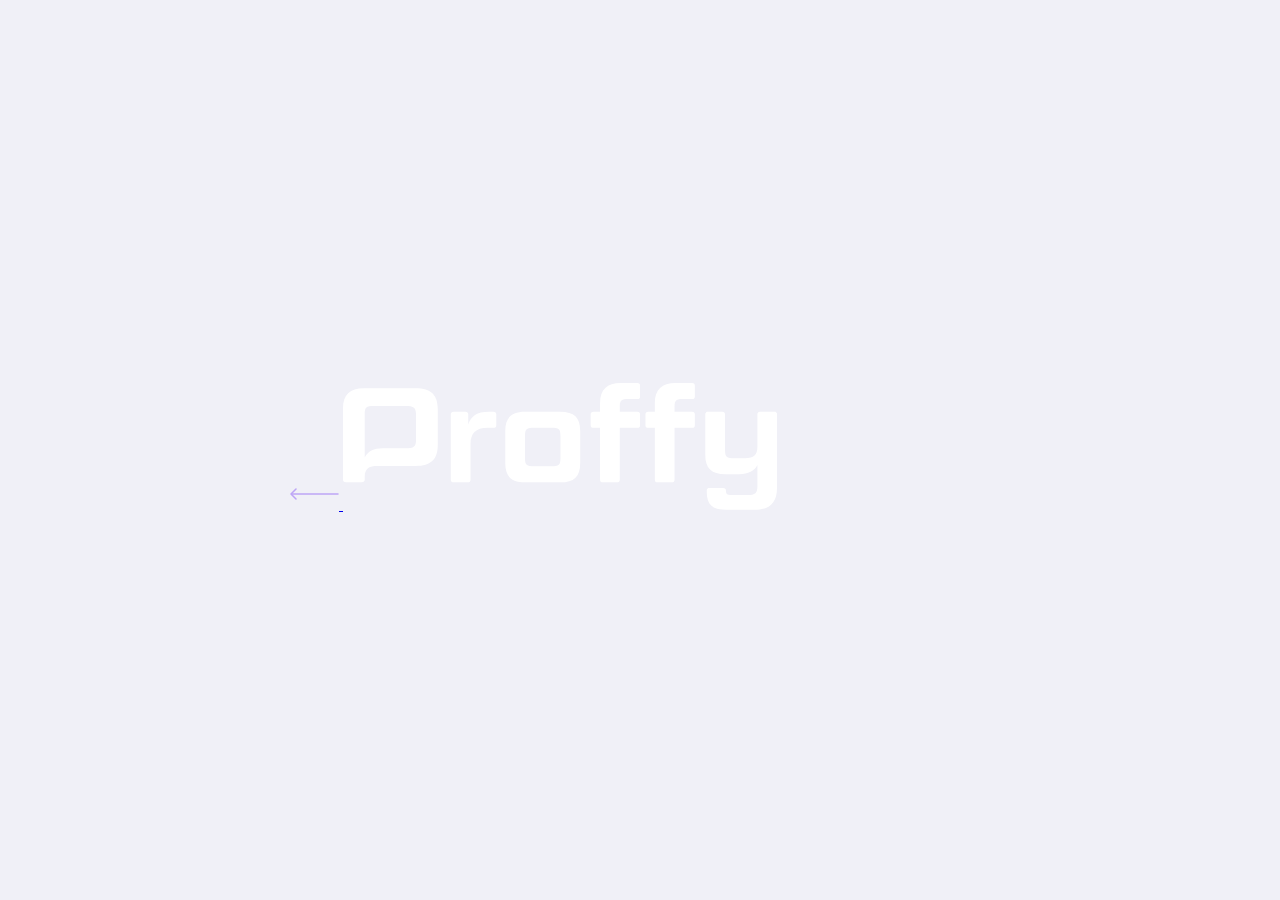
==== study.html @ f54b48c7 "vai" ====
<!DOCTYPE html>
<html lang="pt_br">
<head>
    <meta charset="UTF-8">
    <meta name="viewport" content="width=device-width, initial-scale=1.0">
    <meta http-equiv="X-UA-Compatible" content="ie=edge">
    <title>Proffy sua plataforma de estudos online</title>
    <link rel="stylesheet" href="/styles/main.css">
    <link rel="stylesheet" href="/styles/partials/page-study.css">
    <link href="https://fonts.googleapis.com/css2?family=Poppins&display=swap" rel="stylesheet">
    <link href="https://fonts.googleapis.com/css2?family=Archivo&display=swap" rel="stylesheet">
</head>
<body id=page-study>
    <div id=container>
        <header class="page-header">
            <div class="top-bar-container">
                <a href="/">
                    <img src="/images/icons/back.svg" alt="Voltar">
                </a>
                <img src="/images/logo.svg" alt="Proffy">
            </div>
        </header>
    </div>      
</body>
</html>
---- styles/main.css ----
:root {
    /*variaveis css*/ 
    --color-background: #f0f0f7;
    --color-primary-lighter: #9871f5;
    --color-primary-light: #916bea;
    --color-primary: #8257E5;
    --color-primary-dark: #774dd6;
    --color-primary-darker: #6842c2;
    --color-secondary: #04D361;
    --color-secondary-dark: #04bf58;
    --color-title-in-primary: #FFFFFF; 
    --color-text-in-primary: #d4c2ff; 
    --color-text-title: #32264d;
    --color-text-complement: #9c98a6; 
    --color-text-base: #646180;
    --color-line-in-white: #e6e6f0;
    --color-input-background: #f8f8fc;
    --color-button-text: #ffffff;
    --color-box-base: #FFFFFF;
    --color-box-footer: #FAFAFC;
    --color-small-info: #c1bccc;
 
}

* {
    margin: 0px;
    padding: 0px;
    box-sizing: border-box;
    font-family: 'Poppins', 'Archivo', sans-serif;

}

html,
body{
    height: 100vh;

}

body {
    background-color: var(--color-background);
    display: flex; 
    align-items: center;
    justify-content: center;
}

body, 
input, 
button,
textarea {
    font-weight: 500;
    font-family: Poppins;
    font-size:  1.6rem;
    color: var(--color-text-base);
}

#container{
    width: 90vw;
    max-width: 700px;

}

@media (min-width: 700px) {
    :root {
        font-size: 62.5%;
    }
}
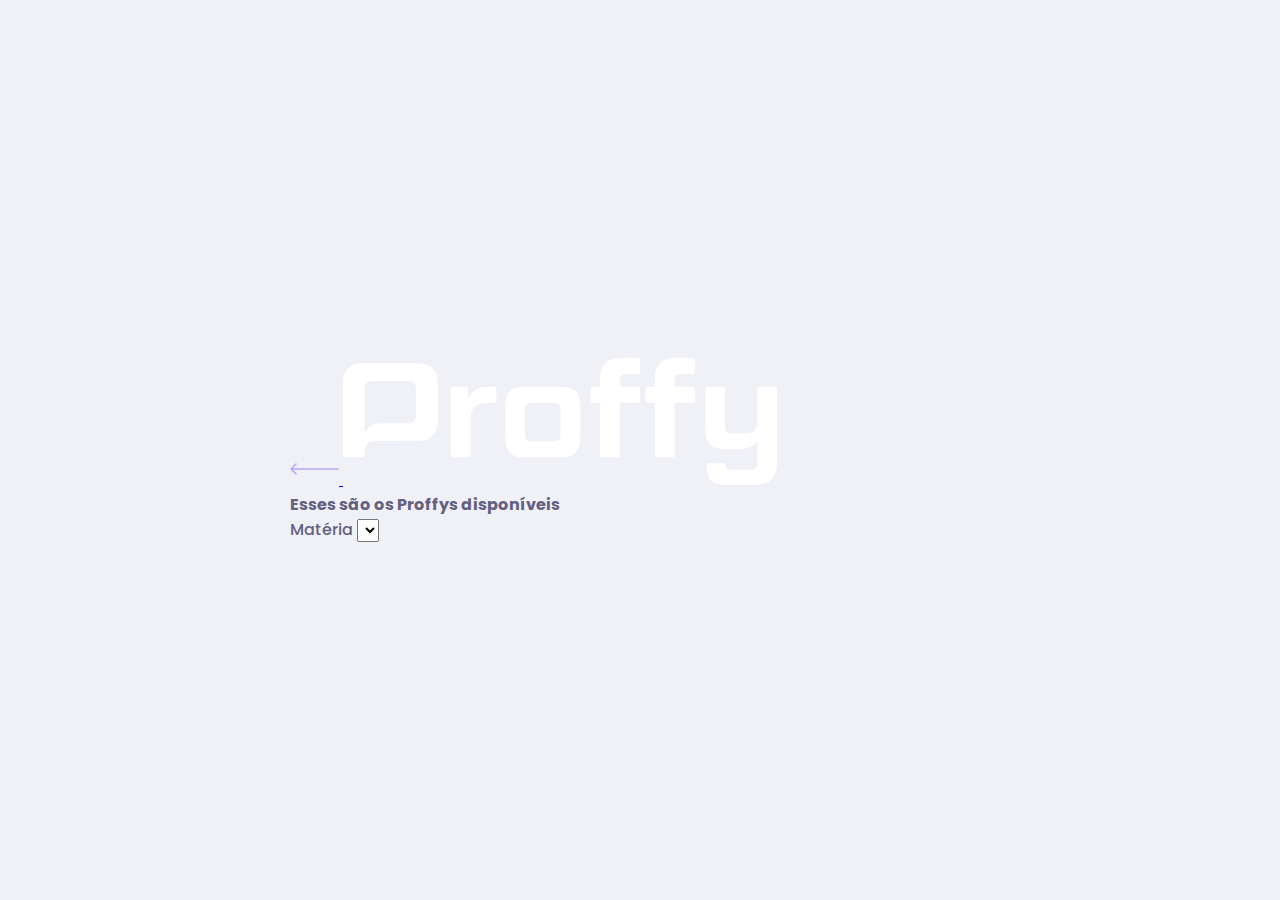
==== commit 2300bb2d: "pelo vsc "nlw"" ====
--- a/study.html
+++ b/study.html
@@ -18,6 +18,16 @@
                     <img src="/images/icons/back.svg" alt="Voltar">
                 </a>
                 <img src="/images/logo.svg" alt="Proffy">
+
+                <div class="header-content">
+                    <strong>Esses são os Proffys disponíveis</strong>
+                    <form id="search-teachers" action="">
+                        <label for="subject">Matéria</label>
+                        <select name="subject" id="subject">
+                            
+                        </select>
+                    </form>
+                </div>
             </div>
         </header>
     </div>      
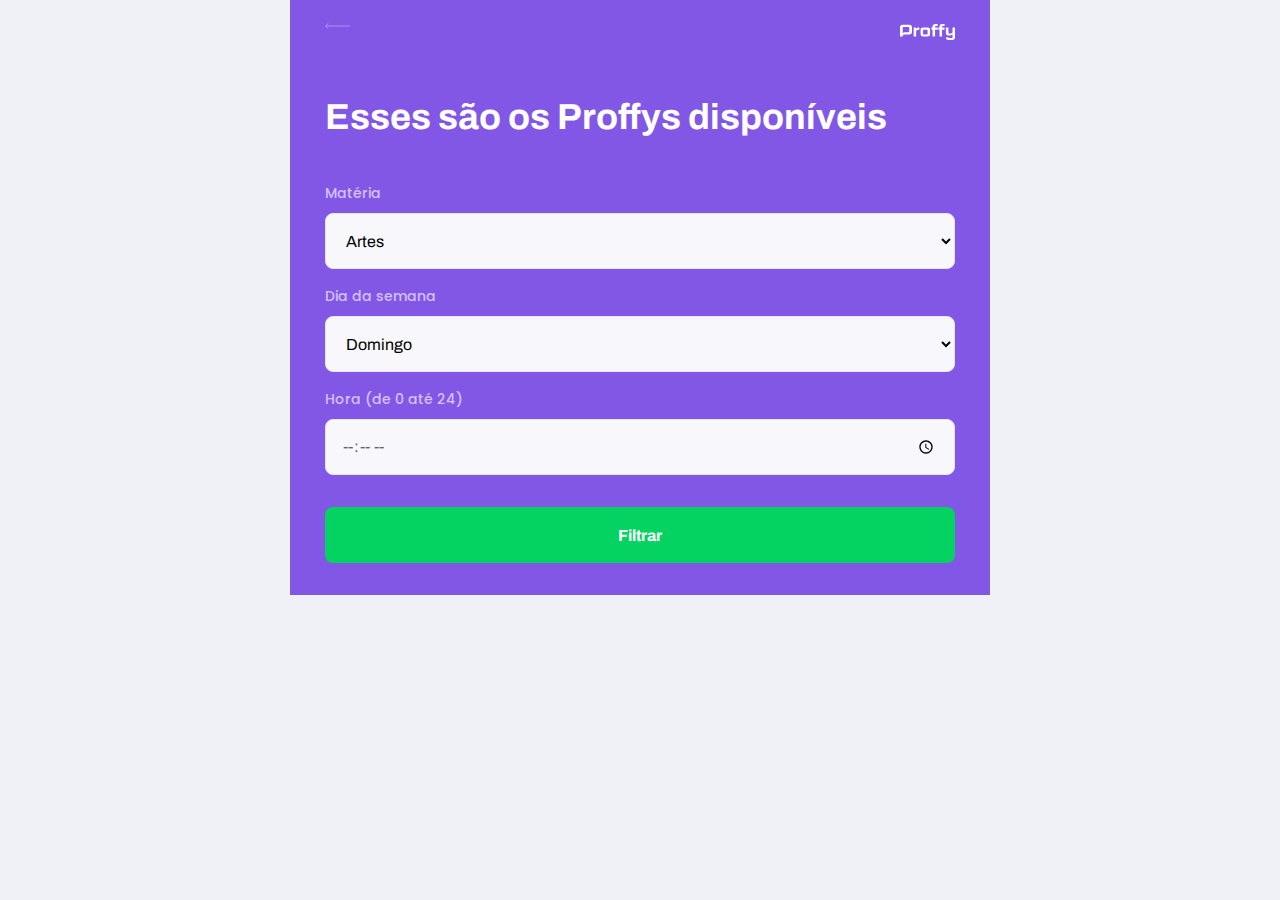
==== commit 15798ed6: "atualizando o pagestudy / pagina" ====
--- a/study.html
+++ b/study.html
@@ -18,17 +18,46 @@
                     <img src="/images/icons/back.svg" alt="Voltar">
                 </a>
                 <img src="/images/logo.svg" alt="Proffy">
-
+            </div>
                 <div class="header-content">
                     <strong>Esses são os Proffys disponíveis</strong>
                     <form id="search-teachers" action="">
-                        <label for="subject">Matéria</label>
-                        <select name="subject" id="subject">
-                            
-                        </select>
+                        <div class="select-block">
+                            <label for="subject">Matéria</label>
+                            <select name="subject" id="subject">
+                                <option value="" disabled="" hidden="">Selecione uma opção</option>
+                                <option value="1">Artes</option>
+                                <option value="2">Biologia</option>
+                                <option value="3">Ciências</option>
+                                <option value="4">Educação Física</option>
+                                <option value="5">Física</option>
+                                <option value="6">Geografia</option>
+                                <option value="7">História</option>
+                                <option value="8">Matemática</option>
+                                <option value="9">Português</option>
+                                <option value="10">Química</option>
+                            </select>
+                        </div>
+                        <div class="select-block">
+                            <label for="weekday">Dia da semana</label>
+                            <select name="weekday" id="weekday">
+                                <option value="" disabled="" hidden="">Selecione uma opção</option>
+                                <option value="0">Domingo</option>
+                                <option value="1">Segunda-feira</option>
+                                <option value="2">Terça-feira</option>
+                                <option value="3">Quarta-feira</option>
+                                <option value="4">Quinta-feira</option>
+                                <option value="5">Sexta-feira</option>
+                                <option value="6">Sábado</option>
+                            </select>
+                        </div>
+                        <div class="input-block">
+                            <label for="time">Hora (de 0 até 24)</label>
+                            <input name="time" id="time" type="time" min="0" max="24">
+                        </div>
+                        <button type="submit">Filtrar</button>
                     </form>
                 </div>
-            </div>
         </header>
     </div>      
 </body>
--- a/styles/partials/page-study.css
+++ b/styles/partials/page-study.css
@@ -0,0 +1,94 @@
+#page-study #container {
+    width: 100vh;
+    height: 100vh;
+}
+
+.page-header {
+    background-color: var(--color-primary);
+    display: flex;
+    flex-direction: column;
+}
+
+.page-header .top-bar-container {
+    width: 90%;
+    margin: 0 auto;
+
+    display: flex;
+    align-items: center;
+    justify-content: space-between;
+    padding: 1.6rem 0;
+}
+.page-header .top-bar-container a {
+    height: 3.2rem;
+    transition: opacity 0.2s;
+}
+
+.page-header .top-bar-container a:hover {
+    opacity: 0.6;
+}
+.page-header .top-bar-container img {
+    height: 1.6rem;
+}
+
+.page-header .header-content {
+    width: 90%;
+    margin: 3.2rem auto;
+
+}
+
+.page-header .header-content strong {
+    font: 700 3.6rem Archivo;
+    line-height: 4.2rem;
+    color: var(--color-title-in-primary);
+}
+
+#search-teachers {
+    margin-top: 4.2rem;
+}
+
+#search-teachers label {
+    color: var(--color-text-in-primary);
+}
+
+#search-teachers .select-block {
+    margin-bottom: 1.4rem;
+}
+
+#search-teachers button {
+    width: 100%;
+    height: 5.6rem;
+    background-color: var(--color-secondary);
+    color: var(--color-button-text);
+    border: 0;
+    border-radius: .8rem;
+    cursor: pointer;
+    font: 700 1.6rem Archivo;
+    display: flex;
+    align-items: center;
+    justify-content: center;
+    transition: background 0.2s;
+    margin-top: 3.2rem;
+}
+
+#search-teachers button:hover {
+    background-color: var(--color-secondary-dark);
+}
+
+.select-block label,
+.input-block label {
+    font-size: 1.4rem;
+    color: var(--color-text-complement);
+}
+
+.input-block input,
+.select-block select {
+    width: 100%;
+    height: 5.6rem;
+    margin-top: .8rem;
+    border-radius: .8rem;
+    background: var(--color-input-background);
+    border: 1px solid var(--color-line-in-white);
+    outline: 0px;
+    padding: 0 1.6rem;
+    font: 1.6rem Archivo;
+}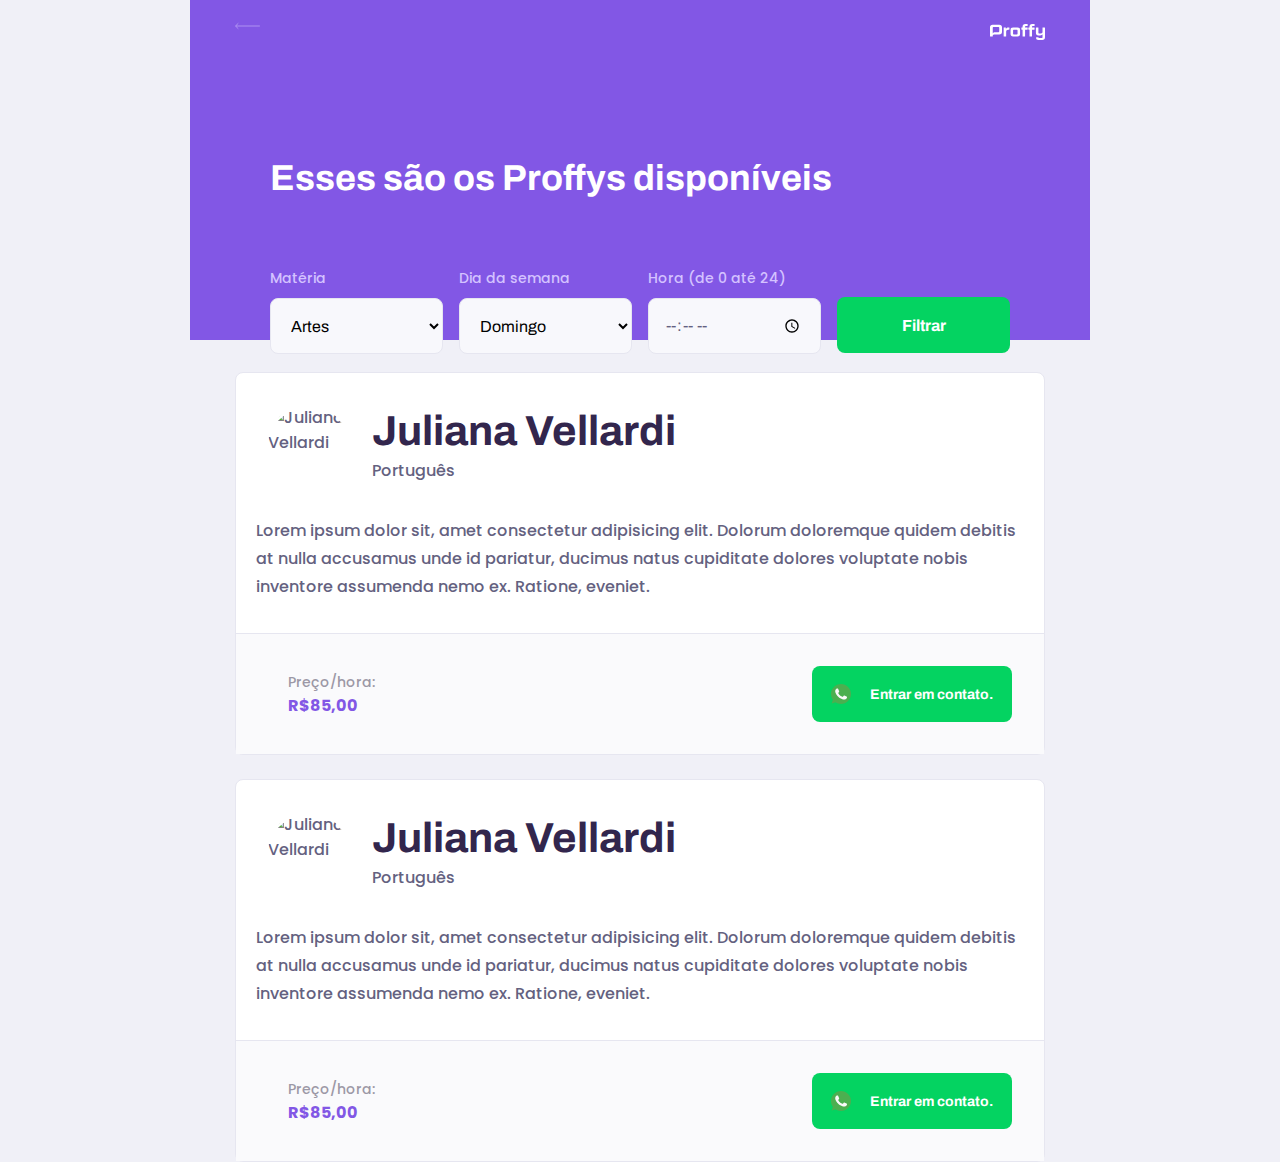
==== commit 8c7fea84: "começando @media no pagestudy proffy" ====
--- a/study.html
+++ b/study.html
@@ -59,6 +59,52 @@
                     </form>
                 </div>
         </header>
+
+        <main>
+            <article class="teacher-item" >
+                
+                <header>
+                    <img src="https://avatars3.githubusercontent.com/u/54648814?s=460&u=4bb77d1914ffddf6d23c57e6358e39b718a737ea&v=4" alt="Juliana Vellardi">
+                    <div>
+                        <strong>Juliana Vellardi
+                        </strong>
+                        <span>Português</span>
+                    </div>
+                </header>
+                <p>Lorem ipsum dolor sit, amet consectetur adipisicing elit. Dolorum doloremque quidem debitis at nulla accusamus unde id pariatur, ducimus natus cupiditate dolores voluptate nobis inventore assumenda nemo ex. Ratione, eveniet.</p>
+
+                <footer>
+                    <p>Preço/hora: 
+                        <strong>R$85,00</strong>
+                    </p>
+
+                    <button type="button"><img src="/images/icons/whatsapp.svg" alt="Whatsapp">Entrar em contato.</button>
+                </footer>
+
+            </article>
+
+            <article class="teacher-item" >
+                
+                <header>
+                    <img src="https://avatars3.githubusercontent.com/u/54648814?s=460&u=4bb77d1914ffddf6d23c57e6358e39b718a737ea&v=4" alt="Juliana Vellardi">
+                    <div>
+                        <strong>Juliana Vellardi
+                        </strong>
+                        <span>Português</span>
+                    </div>
+                </header>
+                <p>Lorem ipsum dolor sit, amet consectetur adipisicing elit. Dolorum doloremque quidem debitis at nulla accusamus unde id pariatur, ducimus natus cupiditate dolores voluptate nobis inventore assumenda nemo ex. Ratione, eveniet.</p>
+
+                <footer>
+                    <p>Preço/hora: 
+                        <strong>R$85,00</strong>
+                    </p>
+
+                    <button type="button"><img src="/images/icons/whatsapp.svg" alt="Whatsapp">Entrar em contato.</button>
+                </footer>
+
+            </article>
+        </main>
     </div>      
 </body>
 </html>--- a/styles/partials/page-study.css
+++ b/styles/partials/page-study.css
@@ -33,6 +33,8 @@
 .page-header .header-content {
     width: 90%;
     margin: 3.2rem auto;
+
+    position: relative;
 
 }
 
@@ -91,4 +93,153 @@
     outline: 0px;
     padding: 0 1.6rem;
     font: 1.6rem Archivo;
+}
+
+.input-block {
+    position: relative;
+}
+
+.input-block:focus-within::after {
+    content: "";
+
+    width: calc(100% - 3.2rem);
+    height: 2px;
+    background: var(--color-primary-light);
+    position: absolute;
+    left: 1.6rem;
+    bottom: 0;
+}
+
+#page-study main{
+    margin: 3.2rem auto;
+    width: 90%;
+}
+
+.teacher-item {
+    background: var(--color-box-base);
+    border: 1px solid var(--color-line-in-white);
+    border-radius: .8rem;
+    margin-top: 2.4rem;
+}
+
+.teacher-item header {
+    padding: 3.2rem 2rem;
+    display: flex;
+    align-items: center;
+
+}
+
+.teacher-item header img {
+    height: 8rem;
+    width: 8rem;
+    border-radius: 50%;
+}
+
+.teacher-item header div{
+    margin-left: 2.4rem;
+
+}
+
+.teacher-item header div strong {
+    font: 700 4.2rem Archivo;
+    display: block;
+    color: var(--color-text-title);
+
+}
+
+.teacher-item header div span {
+    font-size: 1.6rem;
+    display: block;
+    margin-top: .4rem;
+}
+
+.teacher-item p {
+    padding: 0 2rem;
+    font-size: 1.6rem;
+    line-height: 2.8rem;
+}
+
+.teacher-item footer {
+    padding: 3.2rem 2rem;
+    background-color: var(--color-box-footer);
+    border-top: 1px solid var(--color-line-in-white);
+    margin-top: 3.2rem;
+    display: flex;
+    align-items: center;
+    justify-content: space-between;
+}
+
+.teacher-item footer p {
+    font-size: 1.4rem;
+    line-height: 2.4rem;
+    color: var(--color-text-complement);
+}
+
+.teacher-item footer p strong {
+    font-size: 1.6rem;
+    color: var(--color-primary);
+    display: block;
+}
+
+.teacher-item footer button {
+    width: 20rem;
+    height: 5.6rem;
+    background-color: var(--color-secondary);
+    color: var(--color-button-text);
+    border: 0;
+    border-radius: .8rem;
+    cursor: pointer;
+    font: 700 1.4rem Archivo;
+    
+    display: flex;
+    align-items: center;
+    justify-content: space-evenly;
+
+    text-decoration: none;
+
+    transition: background 0.2s;
+    margin-left: 1.6rem;
+}
+
+.teacher-item footer button:hover {
+    background-color: var(--color-secondary-dark);
+}
+
+@Media (min-width: 700px) {
+    #page-study #container {
+        max-width: 100vh;
+    }
+
+    .page-header {
+        height: 340px;
+    }
+
+    .page-header .top-bar-container {
+        max-width: 1100px;
+    }
+
+    .page-header .header-content {
+        max-width: 740px;
+
+        margin: 0 auto;
+
+        flex: 1 1 ;
+        padding-bottom: 48px;
+        display: flex;
+        flex-direction: column;
+        justify-content: center;
+    }
+    
+    .teacher-item header,
+    .teacher-item footer {
+        padding: 32px;
+    }
+
+    #search-teachers {
+        display: grid;
+        grid-template-columns: repeat(4, 1fr);
+        gap: 16px;
+        position: absolute;
+        bottom: -28px;
+    }
 }